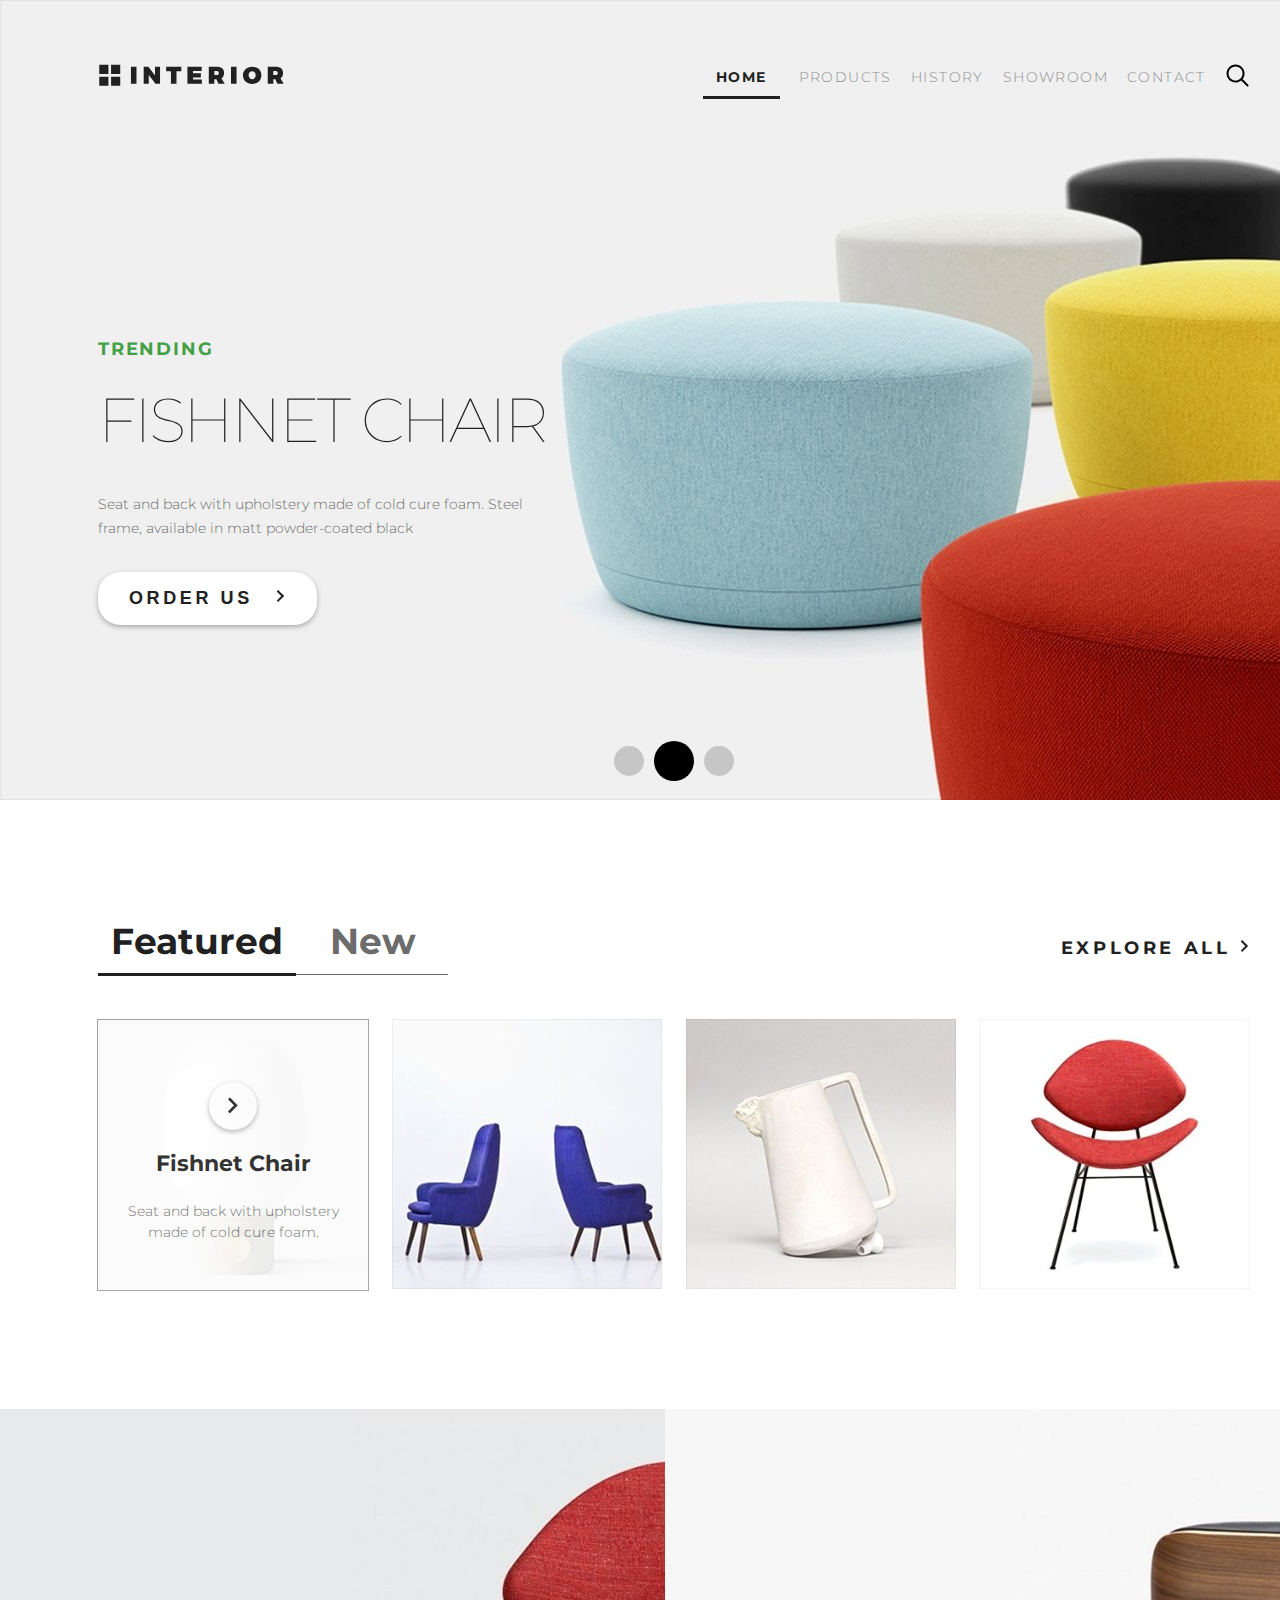
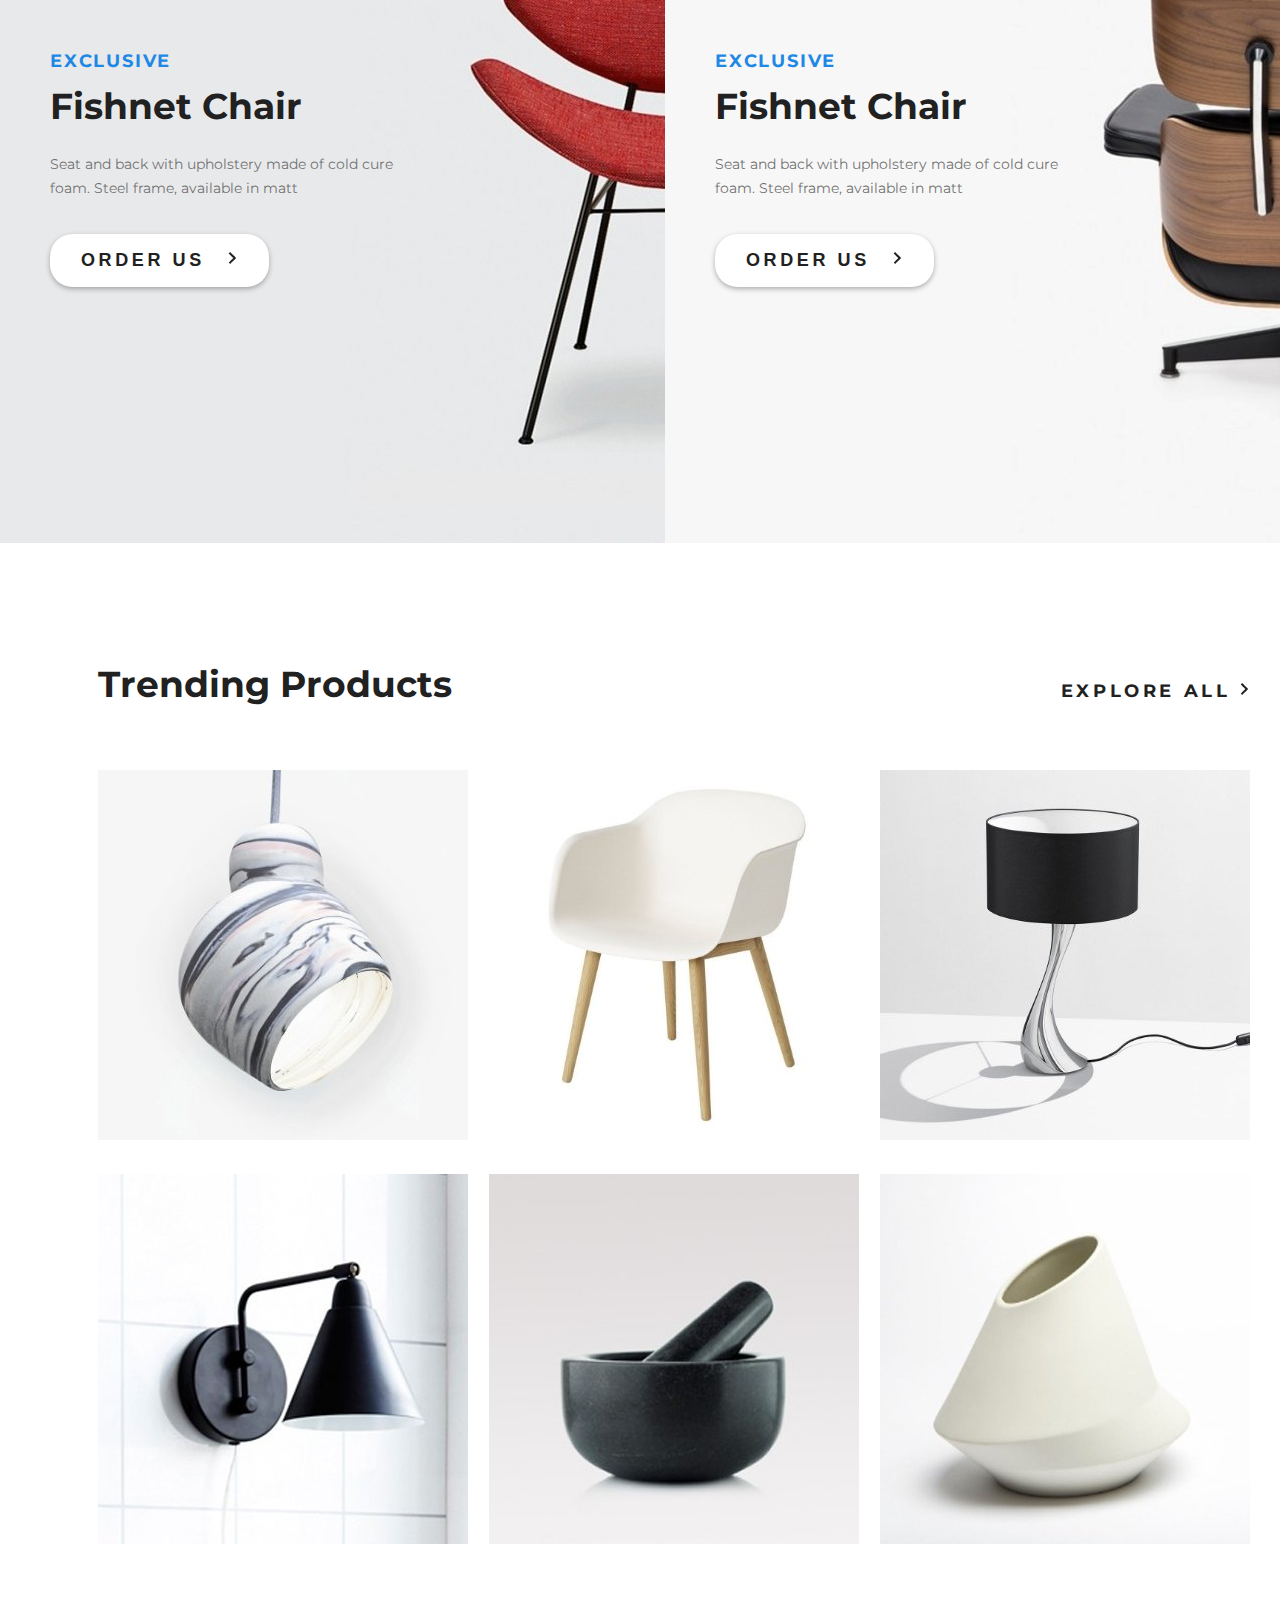
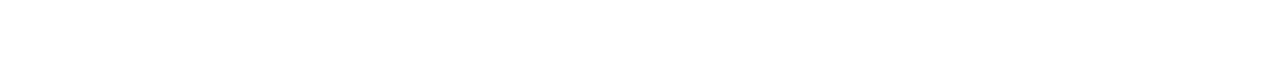
==== index.html @ cbf68084 "Changed project structure." ====
<!DOCTYPE html>
<html lang="en">

<head>
    <meta charset="UTF-8">
    <meta name="viewport" content="width=device-width, initial-scale=1.0">
    <link href="https://fonts.googleapis.com/css2?family=Montserrat:wght@100;300;400;700&display=swap" rel="stylesheet">
    <link rel="stylesheet" href="css/style.css">
    <title>Web Site</title>
</head>

<body>
    <div class="container">
        <div class="slider">
            <div class="header">
                <a href="#"><img src="img/logo.svg" alt="LOGO"></a>
                <ul class="slider-menu">
                    <li class="slider-menu-list"><a class="slider-menu-link" href="#">HOME</a></li>
                    <li class="slider-menu-list"><a class="slider-menu-link" href="#">PRODUCTS</a></li>
                    <li class="slider-menu-list"><a class="slider-menu-link" href="#">HISTORY</a></li>
                    <li class="slider-menu-list"><a class="slider-menu-link" href="#">SHOWROOM</a></li>
                    <li class="slider-menu-list"><a class="slider-menu-link" href="#">CONTACT</a></li>
                    <li class="slider-menu-list"><a class="slider-menu-link" href="#"><img src="img/search.svg"
                                alt="SEARCH"></a></li>
                </ul>
            </div>
            <div class="slider-content">
                <span class="slider-trending">TRENDING</span>
                <h1 class="slider-title">Fishnet Chair</h1>
                <p class="slider-text">Seat and back with upholstery made of cold cure foam.
                    Steel frame, available in matt powder-coated black
                </p>
                <button class="slider-button">Order Us<img class="slider-arrow" src="img/arrow.svg" alt="arrow">
                </button>

            </div>
            <div class="pagination">
                <a class="pagination-item" href="#"></a>
                <a class="pagination-item" href="#"></a>
                <a class="pagination-item" href="#"></a>
            </div>
        </div>
        <div class="featured-product">
            <div class="tab-controll">
                <div class="featured_new">
                    <a class="feature_link" href="#">Featured</a><a class="new_link" href="#">New</a>
                </div>

                <a class="explore_all_link" href="#">
                    explore all
                    <img src="img/arrow.svg" alt="arrow">
                </a>

            </div>
            <div class="tab-content">
                <div class="product product_active">
                    <div class="background-product">
                        <button class="product_active_button"><img src="img/arrow_featured.svg" alt="arrow"></button>
                        <span class="product_active_title">Fishnet Chair</span>
                        <p class="product_active_text">
                            Seat and back with upholstery made of cold cure foam.</p>
                    </div>

                </div>
                <div class="product"><a href="#"><img src="img/product_2.jpg" alt="product_2"></div></a>
                <div class="product"><a href="#"><img src="img/product_3.jpg" alt="product_3"></div></a>
                <div class="product"><a href="#"><img src="img/product_4.jpg" alt="product_4"></div></a>
            </div>
        </div>
        <div class="promo-product">
            <div class="promo-content-1">
                <span class="promo-1-exclusive">exclusive</span>
                <span class="promo-1-title">Fishnet Chair</span>
                <p class="promo-1-text">Seat and back with upholstery made of cold cure foam.
                    Steel frame, available in matt
                </p>
                <button class="promo-1-button">Order Us<img class="promo-1-arrow" src="img/arrow.svg" alt="arrow">
                </button>
            </div>
            <div class="promo-content-2">
                <span class="promo-2-exclusive">exclusive</span>
                <h1 class="promo-2-title">Fishnet Chair</h1>
                <p class="promo-2-text">Seat and back with upholstery made of cold cure foam.
                    Steel frame, available in matt
                </p>
                <button class="promo-2-button">Order Us<img class="promo-2-arrow" src="img/arrow.svg" alt="arrow">
                </button>
            </div>

        </div>
        <div class="trending_products">
            <div class="trending_header">
                <span class="trending-title">Trending Products</span>

                <a class="trending-explore_all_link trending-explore_all" href="#">
                    explore all
                    <img src="img/arrow.svg" alt="arrow">
                </a>

            </div>
            <div class="trending_items">
                <div class="item_1"><img src="img/item_1.jpg" alt="item_1"></div>
                <div class="item_2"><img src="img/item_2.jpg" alt="item_2"></div>
                <div class="item_3"><img src="img/item_3.jpg" alt="item_3"></div>
                <div class="item_4"><img src="img/item_4.jpg" alt="item_4"></div>
                <div class="item_5"><img src="img/item_5.jpg" alt="item_5"></div>
                <div class="item_6"><img src="img/item_6.jpg" alt="item_6"></div>
            </div>
        </div>
    </div>

</body>

</html>
---- css/style.css ----
* {
    padding: 0;
    margin: 0;
}

body {
    font-family: 'Montserrat', sans-serif;
    margin: 0px;
}

.container {
    margin: 0 auto;
    width: 1348px;
}

.slider {
    background-image: url(../img/slider.jpg);
    min-height: 800px;
    padding: 63px 98px 19px 98px;
    /*!!!!*/
    box-sizing: border-box;
    /*!!!!!*/
    display: flex;
    flex-direction: column;
    justify-content: space-between;
}

.header {
    display: flex;
    width: 100%;
    justify-content: space-between;
    margin-bottom: 122px;
}

.slider-menu {
    width: 547px;
    display: flex;
    justify-content: space-between;
    padding: 0px;
    margin: 4px 0 0 0;
}

.slider-menu-list {
    list-style-type: none;

}

.slider-menu-link {
    text-decoration: none;
    font-weight: 300;
    color: #8c8c8c;
    font-size: 14px;
    text-transform: uppercase;
    letter-spacing: 0.1em;
}

.slider-menu-list:last-child {
    margin-top: -4px;
}

.slider-menu-list:first-child {
    border-bottom: 3px solid #212121;
    padding: 0 13px 10px 13px;

}

.slider-menu-list:first-child a {
    font-weight: 700;
    color: #212121;

}

.slider-menu-link:hover {
    font-weight: 700;
}

.slider-menu-link:active {
    color: black;
}

.slider-trending {
    font-size: 18px;
    font-weight: 700;
    text-transform: uppercase;
    letter-spacing: 0.1em;
    color: #43a047;
    display: block;
    margin-bottom: 22px;
}

.slider-title {
    font-size: 62px;
    font-weight: 100;
    text-transform: uppercase;
    color: #212121;
    letter-spacing: -3px;
    margin: 0 0 34px 0;
}

.slider-text {
    font-size: 14px;
    line-height: 24px;
    font-weight: 300;
    color: #6c6c6c;
    width: 458px;
    margin-bottom: 32px;
}

.slider-button {
    border: none;
    background-color: #ffffff;
    box-shadow: 0px 2px 5px 0px rgba(33, 33, 33, 0.34);
    border-radius: 22.5px;
    font-size: 18px;
    font-weight: 700;
    text-transform: uppercase;
    letter-spacing: 0.2em;
    color: #212121;
    padding: 16px 31px 16px 31px;
}

.slider-button:hover {
    background-color: black;

}

.slider-button:active {
    background-color: black;
    border: none;
    outline: none;
}

.slider-button:focus {
    border: none;
    outline: none;
}

.slider-arrow {
    margin-left: 22px;
}

.pagination {
    width: 120px;
    display: flex;
    justify-content: space-between;
    align-self: center;
    align-items: center;
}

.pagination-item:nth-child(2) {
    background-color: black;
    width: 40px;
    height: 40px;
}

.pagination-item {
    display: block;
    width: 30px;
    height: 30px;
    background-color: #c6c6c6;
    border-radius: 50%;
}

.pagination-item:hover {
    background-color: blanchedalmond;
}

.pagination-item:active {
    background-color: red;
}

.featured-product {
    min-height: 609px;
    padding: 120px 98px 120px 98px;
    box-sizing: border-box;
    display: flex;
    flex-direction: column;
    justify-content: space-between;
}

.tab-controll {
    display: flex;
    justify-content: space-between;
}

.tab-content {
    height: 270px;
}

.tab-controll a {
    text-decoration: none;
}

.feature_link {
    font-size: 36px;
    line-height: 1.2;
    font-weight: 700;
    color: #212121;
    border-bottom: 3px solid #212121;
    padding: 0 13px 10px 13px;
}

.new_link {
    font-size: 36px;
    line-height: 1.2;
    font-weight: 700;
    color: #6c6c6c;
    border-bottom: 1.5px solid #6c6c6c;
    padding: 0 32px 11px 34px;
}

.explore_all_link {
    font-size: 18px;
    line-height: 24px;
    font-weight: 700;
    text-transform: uppercase;
    letter-spacing: 0.2em;
    color: #212121;
    margin-top: 16px;
}

.tab-content {
    display: flex;
    justify-content: space-between;
}

.product_active {
    width: 270px;
    height: 270px;
    background-image: url(../img/product_1_active.jpg);
    position: relative;
}

.background-product {
    width: 270px;
    height: 270px;
    opacity: 0.9;
    background-color: #ffffff;
    border: 1px solid #9c9c9c;
    position: absolute;
    display: flex;
    flex-direction: column;
    align-items: center;
}

.product_active {
    display: flex;
    flex-direction: column;
    align-items: center;
}

.product_active_button {
    width: 48px;
    height: 48px;
    background-color: #ffffff;
    box-shadow: 0px 2px 5px 0px rgba(33, 33, 33, 0.34);
    border-radius: 50%;
    margin-top: 62px;
    margin-bottom: 19px;
    border: none;
    outline: none;
    display: flex;
    justify-content: center;
    align-items: center;
}

.product_active_title {
    display: block;
    font-size: 22px;
    line-height: 29px;
    font-weight: 700;
    color: #212121;
    margin-bottom: 23px;
}

.product_active_text {
    font-size: 14px;
    line-height: 21px;
    font-weight: 300;
    color: #6c6c6c;
    text-align: center;
    width: 211px;
}

.product_active_button img {
    width: 20px;
    height: 20px;
}

.promo-product {
    min-height: 683px;
    /*!!!!*/
    box-sizing: border-box;
    /*!!!!!*/
    display: flex;
    justify-content: space-between;

}

.promo-content-1 {
    background-image: url(../img/promo_product_1.jpg);
    padding: 228px 0 0 50px;
    width: 683px;
}

.promo-1-exclusive {
    font-size: 18px;
    line-height: 48px;
    font-weight: 700;
    text-transform: uppercase;
    letter-spacing: 0.1em;
    color: #1e88e5;
    margin-bottom: 18px;
}

.promo-1-title {
    font-size: 36px;
    line-height: 1.2;
    font-weight: 700;
    color: #212121;
    margin-bottom: 24px;
    display: block;
}

.promo-1-text {
    font-size: 14.1px;
    line-height: 24px;
    font-weight: 374;
    color: #6c6c6c;
    width: 385px;
    margin-bottom: 34px;
}

.promo-1-button {
    border: none;
    background-color: #ffffff;
    box-shadow: 0px 2px 5px 0px rgba(33, 33, 33, 0.34);
    border-radius: 22.5px;
    font-size: 18px;
    font-weight: 700;
    text-transform: uppercase;
    letter-spacing: 0.2em;
    color: #212121;
    padding: 16px 31px 16px 31px;
}

.promo-1-button:hover {
    background-color: black;

}

.promo-1-button:active {
    background-color: black;
    border: none;
    outline: none;
}

.promo-1-button:focus {
    border: none;
    outline: none;
}

.promo-1-arrow {
    margin-left: 22px;
}

.promo-content-2 {
    background-image: url(../img/promo_product_2.jpg);
    padding: 228px 259px 256px 50px;
}

.promo-2-exclusive {
    font-size: 18px;
    line-height: 48px;
    font-weight: 700;
    text-transform: uppercase;
    letter-spacing: 0.1em;
    color: #1e88e5;
    margin-bottom: 18px;
}

.promo-2-title {
    font-size: 36px;
    line-height: 1.2;
    font-weight: 700;
    color: #212121;
    margin-bottom: 24px;
}

.promo-2-text {
    font-size: 14.1px;
    line-height: 24px;
    font-weight: 374;
    color: #6c6c6c;
    width: 374px;
    margin-bottom: 34px;
}

.promo-2-button {
    border: none;
    background-color: #ffffff;
    box-shadow: 0px 2px 5px 0px rgba(33, 33, 33, 0.34);
    border-radius: 22.5px;
    font-size: 18px;
    font-weight: 700;
    text-transform: uppercase;
    letter-spacing: 0.2em;
    color: #212121;
    padding: 16px 31px 16px 31px;
}

.promo-2-button:hover {
    background-color: black;


}

.promo-2-button:active {
    background-color: black;
    border: none;
    outline: none;
}

.promo-2-button:focus {
    border: none;
    outline: none;
}

.promo-2-arrow {
    margin-left: 22px;
}

.trending_products {
    min-height: 988px;
    /*!!!!*/
    box-sizing: border-box;
    /*!!!!!*/
    display: flex;
    flex-direction: column;
    padding: 120px 98px 120px 98px;
}

.trending_header {
    display: flex;
    justify-content: space-between;
    margin-bottom: 64px;
}

.item_1, .item_2, .item_3{
    margin-bottom: 30px;
} 

.trending-title {
    font-size: 36px;
    line-height: 1.2;
    font-weight: 700;
    color: #212121;
}

.trending-explore_all {
    padding-top: 16px;
}

.trending-explore_all_link {
    font-size: 18px;
    line-height: 24px;
    font-weight: 700;
    text-transform: uppercase;
    letter-spacing: 0.2em;
    color: #212121;
    text-decoration: none;
}

.trending_items {
    display: flex;
    justify-content: space-between;
    flex-wrap: wrap;
}

.item_1,
.item_2,
.item_3,
.item_4,
.item_5,
.item_6 {
    width: 370px;
}
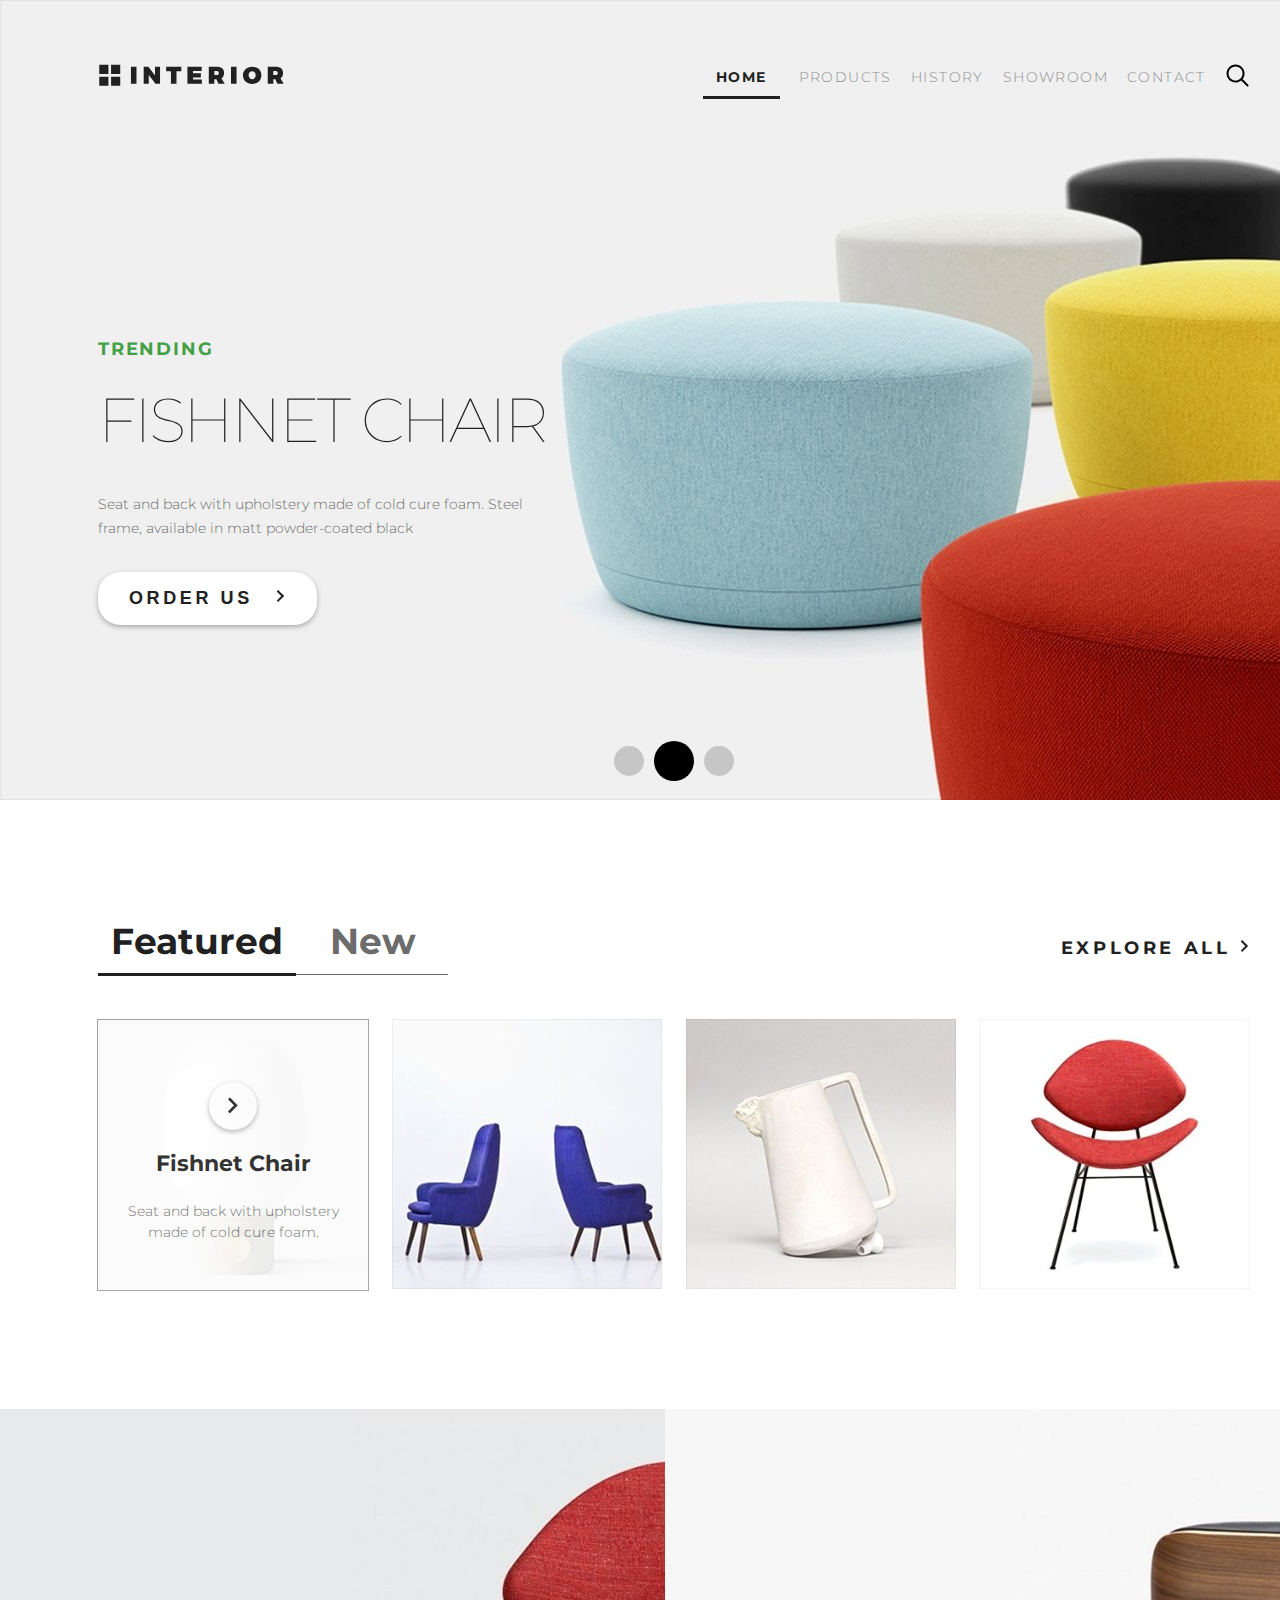
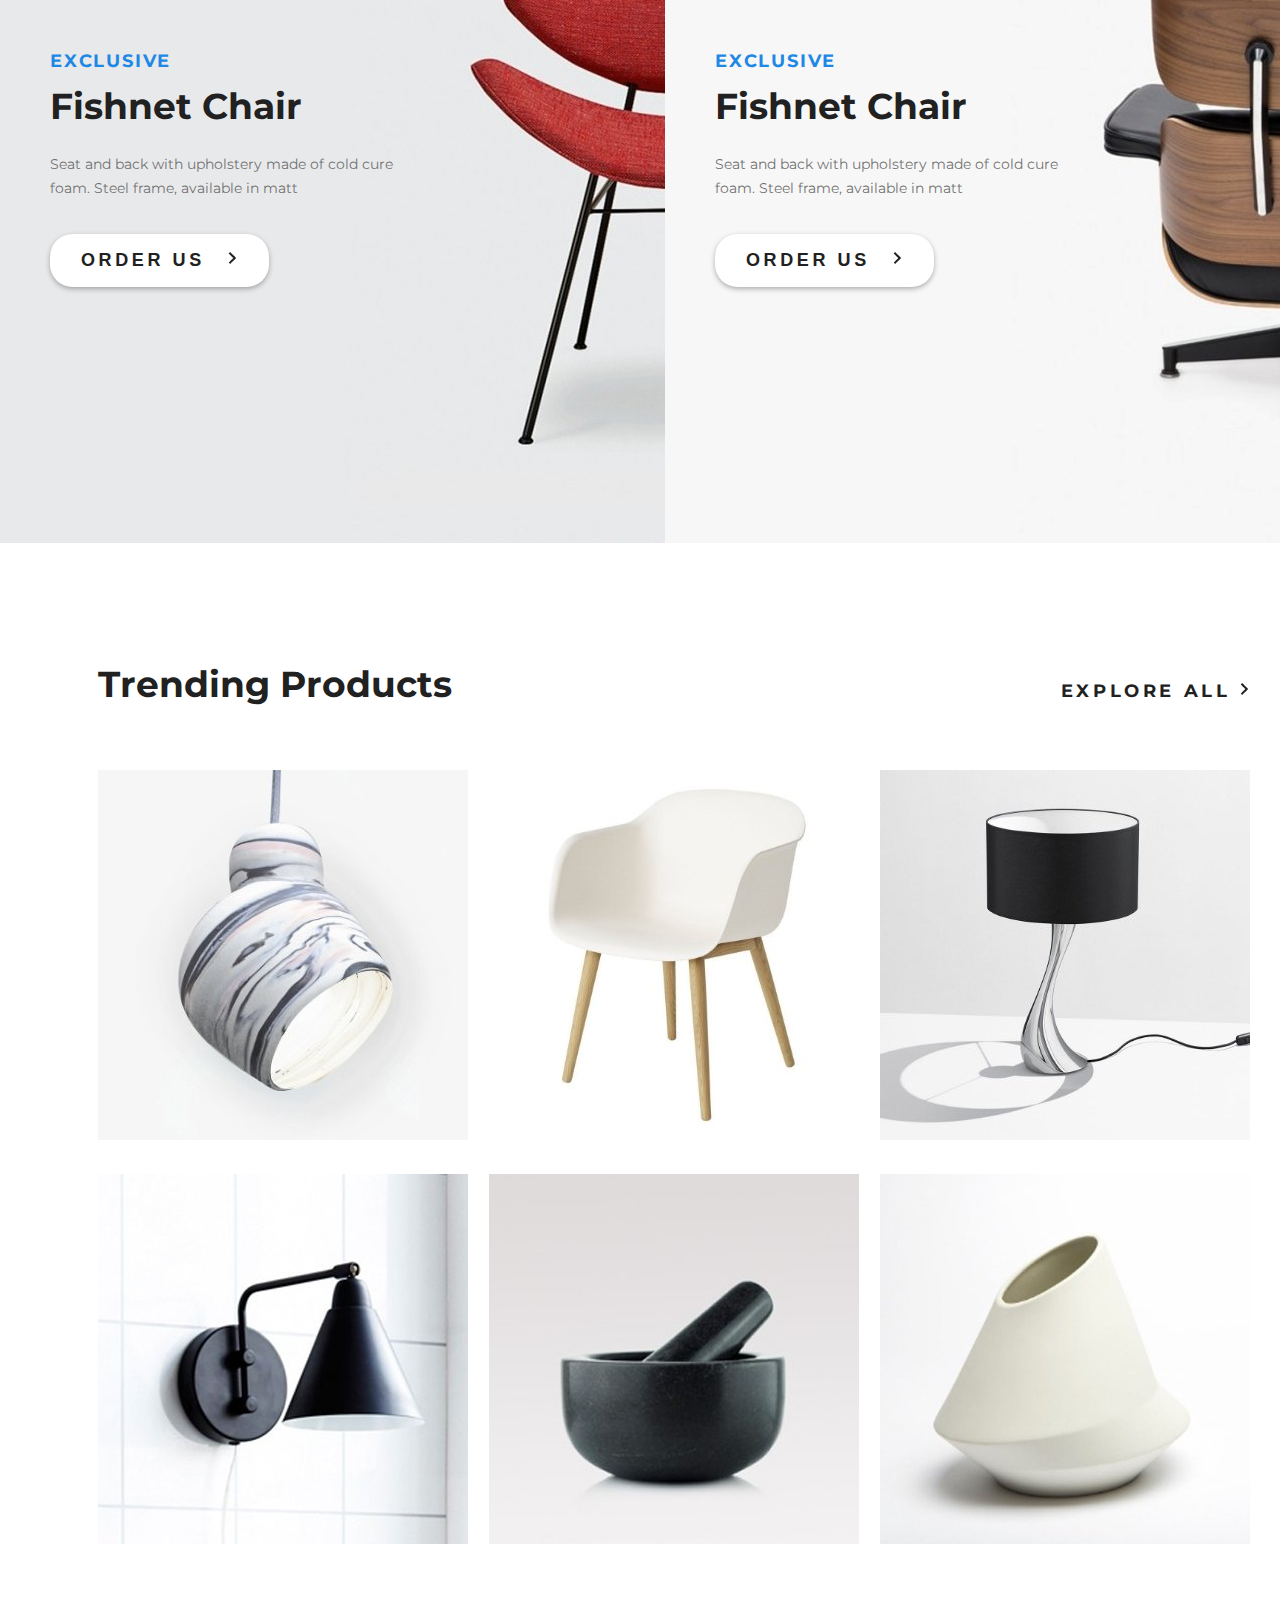
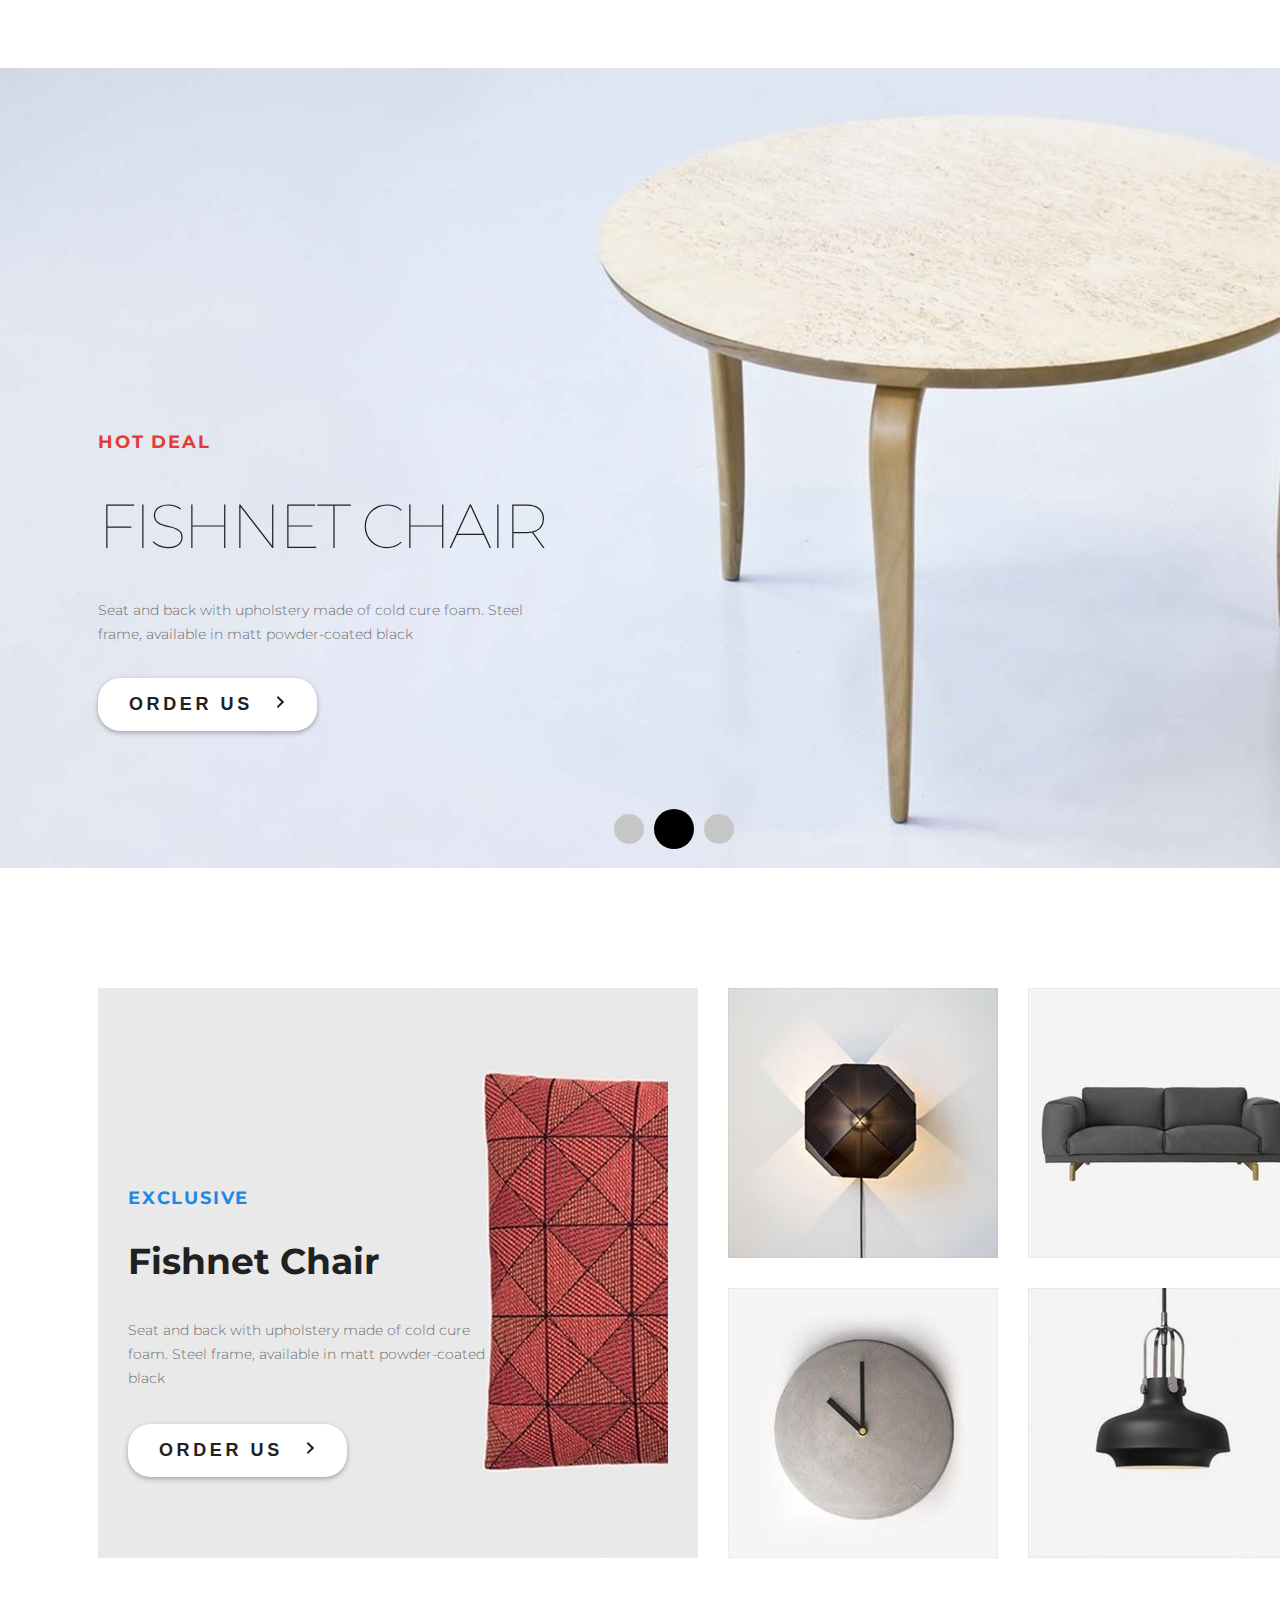
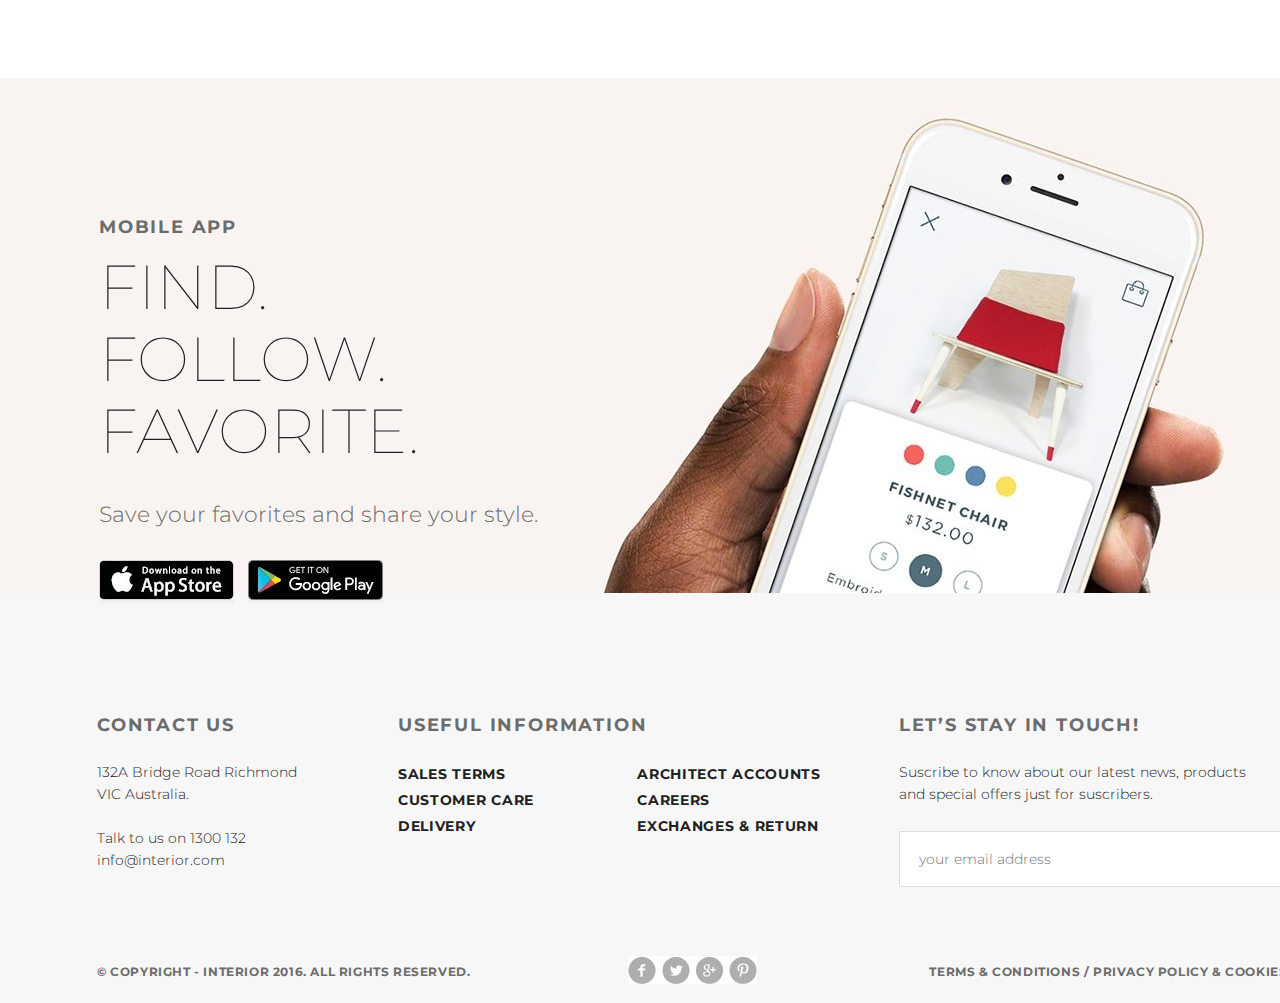
==== commit 0e3c2618: "Home page is done." ====
--- a/index.html
+++ b/index.html
@@ -107,6 +107,96 @@
                 <div class="item_6"><img src="img/item_6.jpg" alt="item_6"></div>
             </div>
         </div>
+
+        <div class="slider hot-deal">
+            <div class="slider-content content-hot-deal">
+                <span class="slider-trending trending-hot-deal">Hot deal</span>
+                <h1 class="slider-title title-hot-deal">Fishnet Chair</h1>
+                <p class="slider-text text-hot-deal">Seat and back with upholstery made of cold cure foam.
+                    Steel frame, available in matt powder-coated black
+                </p>
+                <button class="slider-button button-hot-deal">Order Us<img class="slider-arrow" src="img/arrow.svg"
+                        alt="arrow">
+                </button>
+
+            </div>
+            <div class="pagination pagination-hot-deal">
+                <a class="pagination-item" href="#"></a>
+                <a class="pagination-item" href="#"></a>
+                <a class="pagination-item" href="#"></a>
+            </div>
+        </div>
+
+        <div class="other-products">
+            <div class="exclusive">
+                <span class="exclusive-trending">exclusive</span>
+                <h1 class="exclusive-title">Fishnet Chair</h1>
+                <p class="exclusive-text">Seat and back with upholstery made of cold cure foam.
+                    Steel frame, available in matt powder-coated black
+                </p>
+                <button class="slider-button">Order Us<img class="slider-arrow" src="img/arrow.svg" alt="arrow">
+                </button>
+            </div>
+            <div class="products">
+                <img src="img/exclusive_1.jpg" alt="product" class="ex-product-1">
+                <img src="img/exclusive_2.jpg" alt="product" class="ex-product-2">
+                <img src="img/exclusive_3.jpg" alt="product" class="ex-product-3">
+                <img src="img/exclusive_4.jpg" alt="product" class="ex-product-4">
+            </div>
+        </div>
+
+        <div class="mobile-app">
+            <div class="app-content">
+                <span class="app-tag">mobile app</span>
+                <h1 class="app-name">Find. Follow. Favorite.</h1>
+                <p class="app-datails">Save your favorites and share your style.</p>
+                <button class="app-store-button"><img class="app-store" src="img/app_store.jpg" alt="app-store">
+                </button>
+                <button class="google-button"><img class="google" src="img/google.jpg" alt="google">
+                </button>
+            </div>
+        </div>
+
+        <div class="footer">
+            <div class="footer-1">
+                <div class="contact-us">
+                    <h1 class="contact-title">Contact Us</h1>
+                    <span class="contact-1">132A Bridge Road Richmond VIC
+                        Australia.<br><br>
+
+                        Talk to us on 1300 132
+                        info@interior.com</span>
+                </div>
+                <div class="useful-info">
+                    <h1 class="useful-title">Useful Information</h1>
+                    <div class="links">
+                        <div class="link-1">
+                            <a href="">Sales terms</a>
+                            <a href="">Customer care</a>
+                            <a href="">Delivery</a>
+                        </div>
+                        <div class="link-2">
+                            <a href="">Architect accounts</a>
+                            <a href="">Careers</a>
+                            <a href="">Exchanges & return</a>
+                        </div>
+                    </div>
+                </div>
+                <div class="touch">
+                    <h1 class="touch-title">Let’s Stay in Touch!</h1>
+                    <span class="touch-content">Suscribe to know about our latest news, products and special offers just
+                        for suscribers.</span>
+                    <input type="text" class="touch-input" placeholder="your email address">
+                </div>
+            </div>
+            <div class="info">
+                <span class="info-copyright">© Copyright - INTERIOR 2016. All Rights Reserved.</span>
+                <div class="info-social-links">
+                    <img src="img/social_links.jpg" alt="social-links">
+                </div>
+                <span class="info-other">Terms & Conditions / Privacy policy & Cookies</span>
+            </div>
+        </div>
     </div>
 
 </body>
--- a/css/style.css
+++ b/css/style.css
@@ -446,9 +446,11 @@
     margin-bottom: 64px;
 }
 
-.item_1, .item_2, .item_3{
+.item_1,
+.item_2,
+.item_3 {
     margin-bottom: 30px;
-} 
+}
 
 .trending-title {
     font-size: 36px;
@@ -484,4 +486,284 @@
 .item_5,
 .item_6 {
     width: 370px;
+}
+
+.hot-deal {
+    background-image: url(../img/hot_deal_back.jpg);
+    margin-bottom: 120px;
+}
+
+.content-hot-deal {
+    margin-top: 287px;
+}
+
+.trending-hot-deal {
+    font-size: 18px;
+    line-height: 48px;
+    font-weight: 700;
+    text-transform: uppercase;
+    letter-spacing: 0.1em;
+    color: #e53935;
+}
+
+.other-products {
+    display: flex;
+    padding-left: 98px;
+    margin-bottom: 120px;
+}
+
+.exclusive {
+    min-width: 570px;
+    padding-left: 30px;
+    padding-top: 186px;
+    background-image: url(../img/exclusive.jpg);
+    margin-right: 30px;
+}
+
+.exclusive-trending {
+    display: block;
+    font-size: 18px;
+    line-height: 48px;
+    font-weight: 700;
+    text-transform: uppercase;
+    letter-spacing: 0.1em;
+    color: #1e88e5;
+    margin-bottom: 18px;
+}
+
+.exclusive-title {
+    font-size: 36px;
+    line-height: 1.2;
+    font-weight: 700;
+    color: #212121;
+    margin-bottom: 34px;
+}
+
+.exclusive-text {
+    font-size: 14.1px;
+    line-height: 24px;
+    font-weight: 300;
+    color: #6c6c6c;
+    width: 384px;
+    margin-bottom: 34px;
+}
+
+.products {
+    min-width: 570px;
+    display: flex;
+    flex-wrap: wrap;
+
+}
+
+.products img {
+    width: 270px;
+}
+
+.ex-product-1,
+.ex-product-2 {
+    margin-bottom: 30px;
+}
+
+.ex-product-1,
+.ex-product-3 {
+    margin-right: 30px;
+}
+
+.mobile-app {
+    background-image: url(../img/app_image_back.jpg);
+    background-repeat: no-repeat;
+    padding-left: 99px;
+    padding-top: 125px;
+    height: 390px;
+}
+
+.app-tag {
+    font-size: 18px;
+    line-height: 48px;
+    font-weight: 700;
+    text-transform: uppercase;
+    letter-spacing: 0.1em;
+    color: #6c6c6c;
+}
+
+.app-name {
+    width: 472px;
+    font-size: 62px;
+    line-height: 72px;
+    font-weight: 100;
+    text-transform: uppercase;
+    color: #212121;
+}
+
+.app-datails {
+    margin-top: 36px;
+    margin-bottom: 33px;
+    font-size: 22px;
+    line-height: 24px;
+    font-weight: 300;
+    color: #6c6c6c;
+}
+
+.app-store-button {
+    margin-right: 10px;
+}
+
+.app-store-button,
+.google-button {
+    border: none;
+}
+
+.google,
+.app-store {
+    width: 135px;
+    height: 40px;
+}
+
+.footer {
+    height: 290px;
+    background-color: #f7f7f7;
+    padding-top: 120px;
+    padding-left: 97px;
+    display: flex;
+    flex-direction: column;
+}
+
+.footer-1 {
+    display: flex;
+}
+
+.contact-us {
+    display: flex;
+    flex-direction: column;
+    margin-right: 80px;
+}
+
+.contact-title {
+    font-size: 18px;
+    line-height: 24px;
+    font-weight: 700;
+    text-transform: uppercase;
+    letter-spacing: 0.1em;
+    color: #6c6c6c;
+    margin-bottom: 24px;
+}
+
+.contact-1 {
+    width: 221px;
+    font-size: 14px;
+    line-height: 22px;
+    font-weight: 300;
+    color: #212121;
+}
+
+.useful-info {
+    margin-right: 78px;
+}
+
+.useful-title {
+    font-size: 18px;
+    line-height: 24px;
+    font-weight: 700;
+    text-transform: uppercase;
+    letter-spacing: 0.1em;
+    color: #6c6c6c;
+    margin-bottom: 24px;
+}
+
+.links {
+    display: flex;
+}
+
+.link-1 {
+    margin-right: 103px;
+}
+
+.link-1,
+.link-2 {
+    display: flex;
+    flex-direction: column;
+}
+
+.link-2 a,
+.link-1 a {
+    text-decoration: none;
+    font-size: 14px;
+    line-height: 26px;
+    font-weight: 700;
+    text-transform: uppercase;
+    letter-spacing: 0.05em;
+    color: #212121;
+}
+
+.touch-title {
+    font-size: 18px;
+    line-height: 24px;
+    font-weight: 700;
+    text-transform: uppercase;
+    letter-spacing: 0.1em;
+    color: #6c6c6c;
+    margin-bottom: 24px;
+}
+
+.touch-content {
+    display: block;
+    font-size: 14px;
+    line-height: 22px;
+    font-weight: 300;
+    color: #212121;
+    width: 372px;
+    margin-bottom: 26px;
+}
+
+.touch-input {
+    width: 370px;
+    height: 20px;
+    background-color: #ffffff;
+    border: 1px solid #d9dee1;
+    padding-left: 19px;
+    padding-top: 17px;
+    padding-bottom: 17px;
+    font-family: Montserrat;
+    font-size: 14px;
+    line-height: 22px;
+    font-weight: 300;
+    color: #6c6c6c;
+}
+
+.info {
+    display: flex;
+    margin-top: 69px;
+    align-items: center;
+}
+
+.info-copyright {
+    font-family: Montserrat;
+    font-size: 12px;
+    line-height: 26px;
+    font-weight: 700;
+    text-transform: uppercase;
+    letter-spacing: 0.05em;
+    color: #6c6c6c;
+}
+
+.info-social-links {
+    font-family: icomoon;
+    font-size: 28px;
+    line-height: 26px;
+    font-weight: 400;
+    text-transform: uppercase;
+    letter-spacing: 0.2em;
+    color: #6c6c6c;
+    margin-left: 158px;
+    margin-right: 172px;
+}
+
+.info-other {
+    font-family: Montserrat;
+    font-size: 12px;
+    line-height: 26px;
+    font-weight: 700;
+    text-transform: uppercase;
+    letter-spacing: 0.05em;
+    color: #6c6c6c;
 }